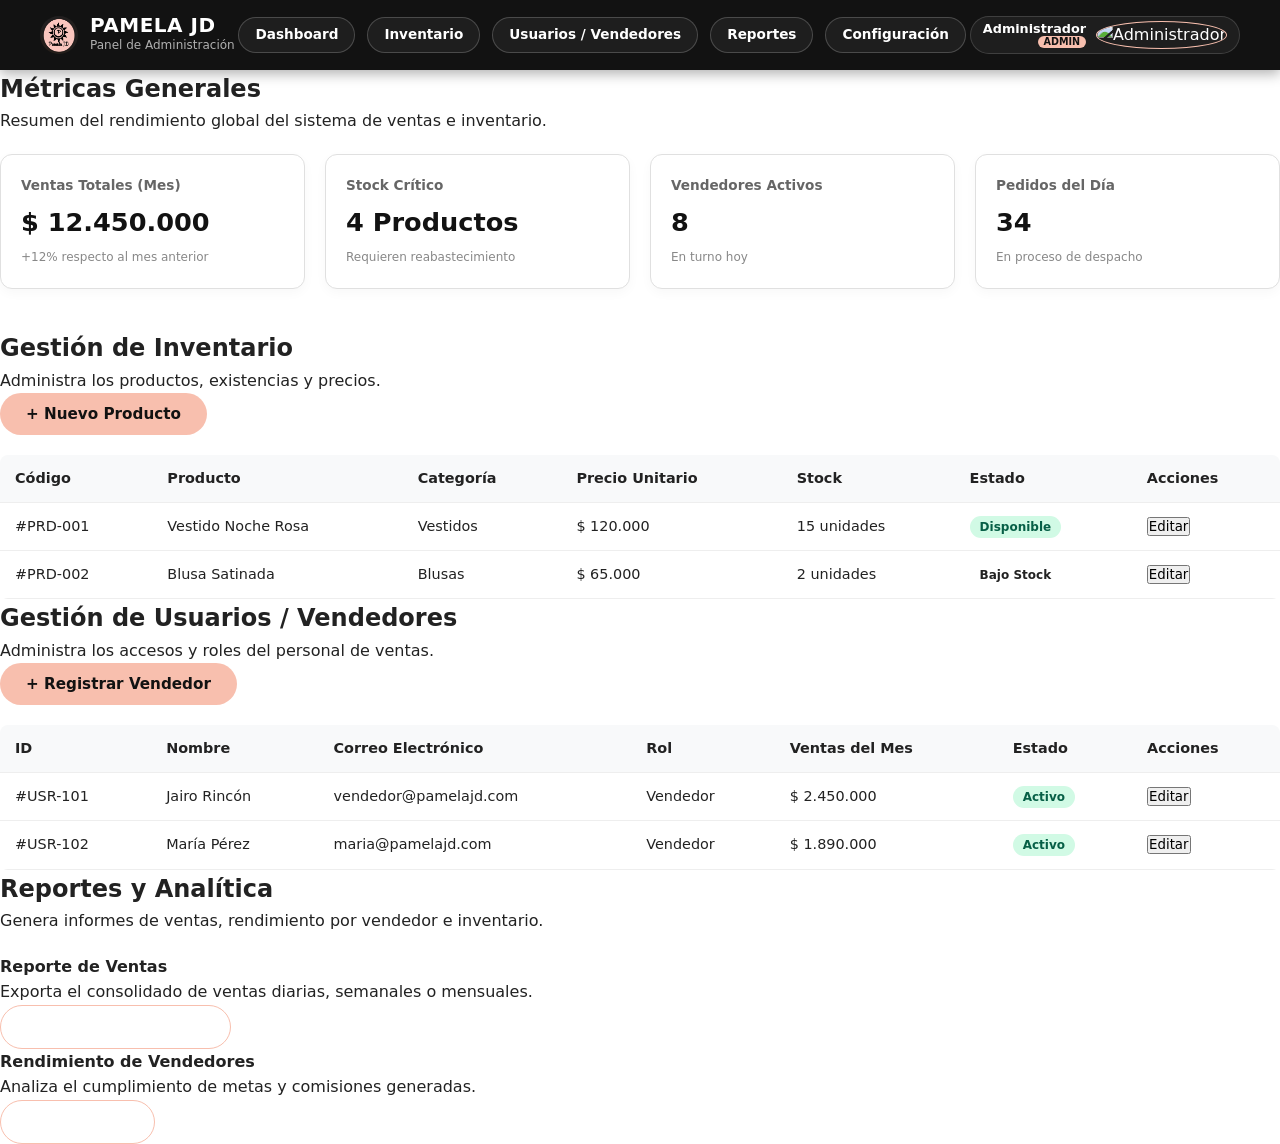
==== inicio/admin.html @ 67986df6 "Actualización" ====
<!DOCTYPE html>
<html lang="es">
<head>
    <meta charset="UTF-8">
    <meta name="viewport" content="width=device-width, initial-scale=1.0">
    <title>Panel de Administración - Pamela JD</title>
    <link rel="stylesheet" href="principal.css">
</head>
<body>

    <!-- HEADER / NAVEGACIÓN ADMINISTRADOR -->
    <header>
        <div class="logo-container">
            <img src="img/pamela.png" alt="Logo Pamela JD" class="logo-img">
            <div>
                <h1>PAMELA JD</h1>
                <p>Panel de Administración</p>
            </div>
        </div>

        <nav>
            <ul>
                <li><a href="#dashboard" class="nav-link">Dashboard</a></li>
                <li><a href="#inventario" class="nav-link">Inventario</a></li>
                <li><a href="#usuarios" class="nav-link">Usuarios / Vendedores</a></li>
                <li><a href="#reportes" class="nav-link">Reportes</a></li>
                <li><a href="#configuracion" class="nav-link">Configuración</a></li>
            </ul>
        </nav>

        <!-- ÁREA DE PERFIL CON MENÚ DESPLEGABLE -->
        <div class="user-menu-wrapper">
            <div class="user-profile" id="userMenuToggle">
                <div class="user-info">
                    <span class="user-name">Administrador</span>
                    <span class="user-badge badge-admin">Admin</span>
                </div>
                <div class="user-avatar">
                    <img src="avatar-admin.jpg" alt="Administrador">
                </div>
            </div>

            <!-- Menú Desplegable (Dropdown) -->
            <div class="dropdown-menu" id="userDropdown">
                <div class="dropdown-header">
                    <p class="user-full-name">Jairo Rincón</p>
                    <p class="user-email">admin@pamelajd.com</p>
                </div>
                <hr class="dropdown-divider">
                <a href="#perfil" class="dropdown-item">Mi Perfil</a>
                <a href="#configuracion" class="dropdown-item">Ajustes</a>
                <hr class="dropdown-divider">
                <a href="index.html" class="dropdown-item logout-item">
                    <svg width="16" height="16" viewBox="0 0 24 24" fill="none" stroke="currentColor" stroke-width="2">
                        <path d="M9 21H5a2 2 0 0 1-2-2V5a2 2 0 0 1 2-2h4"></path>
                        <polyline points="16 17 21 12 16 7"></polyline>
                        <line x1="21" y1="12" x2="9" y2="12"></line>
                    </svg>
                    Cerrar Sesión
                </a>
            </div>
        </div>
    </header>

    <!-- CONTENIDO PRINCIPAL -->
    <main class="admin-container">
        
        <!-- DASHBOARD / MÉTRICAS GLOBALES -->
        <section id="dashboard" class="admin-section">
            <div class="section-header">
                <h2>Métricas Generales</h2>
                <p>Resumen del rendimiento global del sistema de ventas e inventario.</p>
            </div>

            <div class="dashboard-metrics">
                <div class="metric-card">
                    <h4>Ventas Totales (Mes)</h4>
                    <p class="metric-value">$ 12.450.000</p>
                    <span class="metric-sub">+12% respecto al mes anterior</span>
                </div>
                <div class="metric-card">
                    <h4>Stock Crítico</h4>
                    <p class="metric-value">4 Productos</p>
                    <span class="metric-sub status-danger">Requieren reabastecimiento</span>
                </div>
                <div class="metric-card">
                    <h4>Vendedores Activos</h4>
                    <p class="metric-value">8</p>
                    <span class="metric-sub">En turno hoy</span>
                </div>
                <div class="metric-card">
                    <h4>Pedidos del Día</h4>
                    <p class="metric-value">34</p>
                    <span class="metric-sub">En proceso de despacho</span>
                </div>
            </div>
        </section>

        <!-- SECCIÓN: INVENTARIO -->
        <section id="inventario" class="admin-section">
            <div class="section-header flex-between">
                <div>
                    <h2>Gestión de Inventario</h2>
                    <p>Administra los productos, existencias y precios.</p>
                </div>
                <button class="btn btn-primary">+ Nuevo Producto</button>
            </div>
            
            <div class="table-responsive">
                <table class="data-table">
                    <thead>
                        <tr>
                            <th>Código</th>
                            <th>Producto</th>
                            <th>Categoría</th>
                            <th>Precio Unitario</th>
                            <th>Stock</th>
                            <th>Estado</th>
                            <th>Acciones</th>
                        </tr>
                    </thead>
                    <tbody>
                        <tr>
                            <td>#PRD-001</td>
                            <td>Vestido Noche Rosa</td>
                            <td>Vestidos</td>
                            <td>$ 120.000</td>
                            <td>15 unidades</td>
                            <td><span class="status-badge status-success">Disponible</span></td>
                            <td>
                                <button class="btn-action">Editar</button>
                            </td>
                        </tr>
                        <tr>
                            <td>#PRD-002</td>
                            <td>Blusa Satinada</td>
                            <td>Blusas</td>
                            <td>$ 65.000</td>
                            <td>2 unidades</td>
                            <td><span class="status-badge status-danger">Bajo Stock</span></td>
                            <td>
                                <button class="btn-action">Editar</button>
                            </td>
                        </tr>
                    </tbody>
                </table>
            </div>
        </section>

        <!-- SECCIÓN: USUARIOS / VENDEDORES -->
        <section id="usuarios" class="admin-section">
            <div class="section-header flex-between">
                <div>
                    <h2>Gestión de Usuarios / Vendedores</h2>
                    <p>Administra los accesos y roles del personal de ventas.</p>
                </div>
                <button class="btn btn-primary">+ Registrar Vendedor</button>
            </div>

            <div class="table-responsive">
                <table class="data-table">
                    <thead>
                        <tr>
                            <th>ID</th>
                            <th>Nombre</th>
                            <th>Correo Electrónico</th>
                            <th>Rol</th>
                            <th>Ventas del Mes</th>
                            <th>Estado</th>
                            <th>Acciones</th>
                        </tr>
                    </thead>
                    <tbody>
                        <tr>
                            <td>#USR-101</td>
                            <td>Jairo Rincón</td>
                            <td>vendedor@pamelajd.com</td>
                            <td>Vendedor</td>
                            <td>$ 2.450.000</td>
                            <td><span class="status-badge status-success">Activo</span></td>
                            <td>
                                <button class="btn-action">Editar</button>
                            </td>
                        </tr>
                        <tr>
                            <td>#USR-102</td>
                            <td>María Pérez</td>
                            <td>maria@pamelajd.com</td>
                            <td>Vendedor</td>
                            <td>$ 1.890.000</td>
                            <td><span class="status-badge status-success">Activo</span></td>
                            <td>
                                <button class="btn-action">Editar</button>
                            </td>
                        </tr>
                    </tbody>
                </table>
            </div>
        </section>

        <!-- SECCIÓN: REPORTES -->
        <section id="reportes" class="admin-section">
            <div class="section-header">
                <h2>Reportes y Analítica</h2>
                <p>Genera informes de ventas, rendimiento por vendedor e inventario.</p>
            </div>
            <div class="reports-grid">
                <div class="report-card">
                    <h4>Reporte de Ventas</h4>
                    <p>Exporta el consolidado de ventas diarias, semanales o mensuales.</p>
                    <button class="btn btn-secondary btn-sm">Descargar CSV / PDF</button>
                </div>
                <div class="report-card">
                    <h4>Rendimiento de Vendedores</h4>
                    <p>Analiza el cumplimiento de metas y comisiones generadas.</p>
                    <button class="btn btn-secondary btn-sm">Ver Informe</button>
                </div>
            </div>
        </section>

    </main>

    <!-- SCRIPT PARA INTERACCIONES Y NAVEGACIÓN -->
    <script>
        // Toggle Menú Desplegable de Usuario
        const userMenuToggle = document.getElementById('userMenuToggle');
        const userDropdown = document.getElementById('userDropdown');

        userMenuToggle.addEventListener('click', (e) => {
            e.stopPropagation();
            userDropdown.classList.toggle('show');
        });

        // Cerrar menú desplegable al hacer clic en cualquier otra parte
        document.addEventListener('click', () => {
            if (userDropdown.classList.contains('show')) {
                userDropdown.classList.remove('show');
            }
        });

        // Quitar foco visual de los enlaces del nav al hacer clic
        document.querySelectorAll('header nav a').forEach(link => {
            link.addEventListener('click', function() {
                this.blur();
            });
        });

        // Limpieza de datos al Cerrar Sesión
        const logoutBtn = document.querySelector('.logout-item');
        if (logoutBtn) {
            logoutBtn.addEventListener('click', function() {
                localStorage.clear();
                sessionStorage.clear();
            });
        }
    </script>
</body>
</html>
---- inicio/principal.css ----
/* ============================================================================
   HOJA DE ESTILOS GENERAL - PAMELA JD (COMPLETA Y UNIFICADA)
   ============================================================================ */

/* --- VARIABLES GLOBALES --- */
:root {
    --pink-accent: #f8bfae;
    --pink-hover: #f5a893;
    --dark-bg: #121212;
    --dark-card: #1a1a1a;
    --text-light: #ffffff;
    --text-muted: #b0b0b0;
    --bg-body: #ffffff;
    --bg-gray: #f8f9fa;
    --border-dark: #2a2a2a;
    --radius-pill: 50px;
    --radius-card: 16px;
    --transition: all 0.3s ease;
}

/* --- RESET & ESTRUCTURA BASE --- */
* {
    margin: 0;
    padding: 0;
    box-sizing: border-box;
    font-family: 'Segoe UI', system-ui, -apple-system, BlinkMacSystemFont, Roboto, sans-serif;
}

html, body {
    width: 100%;
    min-height: 100vh;
    scroll-behavior: smooth;
}

body {
    background-color: var(--bg-body);
    color: #222222;
    line-height: 1.6;
    display: flex;
    flex-direction: column;
}

main {
    flex: 1 0 auto;
    width: 100%;
}

/* --- HEADER & NAVEGACIÓN PRINCIPAL (TAMAÑO UNIFICADO) --- */
header {
    background-color: var(--dark-bg);
    color: var(--text-light);
    display: flex;
    justify-content: space-between;
    align-items: center;
    padding: 0 40px;
    height: 70px; /* Control de altura uniforme para todas las vistas */
    position: sticky;
    top: 0;
    z-index: 1000;
    box-shadow: 0 4px 12px rgba(0, 0, 0, 0.3);
}

.logo-container {
    display: flex;
    align-items: center;
    gap: 12px;
}

.logo-img {
    width: 38px;
    height: 38px;
    border-radius: 50%;
    object-fit: cover;
}

.logo-container h1 {
    font-size: 1.25rem;
    font-weight: 700;
    line-height: 1.1;
    letter-spacing: 0.5px;
}

.logo-container p {
    font-size: 0.75rem;
    color: var(--text-muted);
}

header nav ul {
    display: flex;
    list-style: none;
    gap: 12px;
    align-items: center;
}

/* Estilo base de los botones del menú */
header nav a {
    color: var(--text-light);
    text-decoration: none;
    font-size: 0.85rem;
    font-weight: 600;
    padding: 6px 16px;
    border-radius: var(--radius-pill);
    border: 1px solid rgba(255, 255, 255, 0.2);
    background-color: rgba(255, 255, 255, 0.05);
    transition: var(--transition);
    display: inline-block;
    outline: none;
    -webkit-tap-highlight-color: transparent;
}

/* Cambio de color SOLO en Hover o cuando la clase .active está presente en HTML */
header nav a:hover, 
header nav a.active {
    color: var(--pink-accent);
    border-color: var(--pink-accent);
    background-color: rgba(248, 191, 174, 0.1);
    transform: translateY(-1px);
}

/* Evita que el estado de foco retenido por el navegador mantenga el color rosado */
header nav a:focus:not(:hover):not(.active) {
    color: var(--text-light);
    border-color: rgba(255, 255, 255, 0.2);
    background-color: rgba(255, 255, 255, 0.05);
    transform: none;
}

/* --- ÁREA DE USUARIO Y MENÚ DESPLEGABLE (ADAPTADO AL HEADER) --- */
.user-menu-wrapper {
    position: relative;
    display: flex;
    align-items: center;
}

.user-profile {
    display: flex;
    align-items: center;
    gap: 10px;
    background-color: rgba(255, 255, 255, 0.05);
    padding: 4px 12px;
    border-radius: var(--radius-pill);
    border: 1px solid rgba(255, 255, 255, 0.15);
    cursor: pointer;
    transition: var(--transition);
    height: 38px;
}

.user-profile:hover {
    border-color: var(--pink-accent);
    background-color: rgba(248, 191, 174, 0.08);
}

.user-info {
    display: flex;
    flex-direction: column;
    align-items: flex-end;
    line-height: 1.1;
}

.user-name {
    font-size: 0.8rem;
    font-weight: 600;
    color: var(--text-light);
}

.user-badge {
    font-size: 0.6rem;
    padding: 1px 6px;
    border-radius: 8px;
    font-weight: 700;
    text-transform: uppercase;
}

.badge-seller {
    background-color: #3b82f6;
    color: #ffffff;
}

.badge-admin {
    background-color: var(--pink-accent);
    color: var(--dark-bg);
}

.user-avatar img {
    width: 28px;
    height: 28px;
    border-radius: 50%;
    object-fit: cover;
    border: 1.5px solid var(--pink-accent);
}

.dropdown-menu {
    position: absolute;
    top: calc(100% + 8px);
    right: 0;
    width: 200px;
    background-color: var(--dark-card);
    border: 1px solid var(--border-dark);
    border-radius: 12px;
    box-shadow: 0 8px 24px rgba(0, 0, 0, 0.4);
    padding: 12px;
    display: none;
    z-index: 1100;
}

.dropdown-menu.show {
    display: block;
    animation: fadeIn 0.2s ease-in-out;
}

.dropdown-header {
    padding-bottom: 8px;
}

.user-full-name {
    color: #ffffff;
    font-weight: 600;
    font-size: 0.85rem;
}

.user-email {
    color: var(--text-muted);
    font-size: 0.75rem;
}

.dropdown-divider {
    border: none;
    border-top: 1px solid var(--border-dark);
    margin: 8px 0;
}

.dropdown-item {
    display: flex;
    align-items: center;
    gap: 8px;
    padding: 8px 10px;
    color: var(--text-light);
    text-decoration: none;
    font-size: 0.85rem;
    border-radius: 6px;
    transition: var(--transition);
}

.dropdown-item:hover {
    background-color: rgba(255, 255, 255, 0.08);
    color: var(--pink-accent);
}

.dropdown-item.logout-item {
    color: #ff6b6b;
}

.dropdown-item.logout-item:hover {
    background-color: rgba(255, 107, 107, 0.15);
    color: #ff6b6b;
}

/* --- PANEL DE VENDEDOR & MÉTRICAS --- */
.vendedor-container {
    max-width: 1100px;
    margin: 30px auto;
    padding: 0 20px;
}

.dashboard-metrics {
    display: grid;
    grid-template-columns: repeat(auto-fit, minmax(220px, 1fr));
    gap: 20px;
    margin-bottom: 40px;
}

.metric-card {
    background: #ffffff;
    border: 1px solid #e0e0e0;
    border-radius: 12px;
    padding: 20px;
    box-shadow: 0 4px 12px rgba(0, 0, 0, 0.03);
}

.metric-card h4 {
    font-size: 0.85rem;
    color: #666666;
    margin-bottom: 5px;
}

.metric-value {
    font-size: 1.6rem;
    font-weight: 700;
    color: var(--dark-bg);
}

.metric-sub {
    font-size: 0.75rem;
    color: #888888;
}

.seller-section {
    margin-bottom: 50px;
}

.section-header {
    margin-bottom: 20px;
}

/* --- PUNTO DE VENTA (POS) --- */
.pos-grid {
    display: grid;
    grid-template-columns: 1fr 340px;
    gap: 25px;
}

.pos-catalog, .pos-cart {
    background: #ffffff;
    border: 1px solid #e0e0e0;
    border-radius: var(--radius-card);
    padding: 20px;
}

.product-selector-grid {
    display: grid;
    grid-template-columns: repeat(auto-fill, minmax(160px, 1fr));
    gap: 15px;
    margin-top: 15px;
}

.product-item {
    border: 1px solid #eeeeee;
    border-radius: 8px;
    padding: 10px;
    text-align: center;
}

.product-item img {
    width: 100%;
    height: 120px;
    object-fit: cover;
    border-radius: 6px;
    margin-bottom: 8px;
}

.product-item h5 {
    font-size: 0.85rem;
    margin-bottom: 4px;
}

.product-item .price {
    color: var(--dark-bg);
    font-weight: 700;
    font-size: 0.9rem;
    margin-bottom: 8px;
}

.btn-sm {
    padding: 6px 12px;
    font-size: 0.8rem;
}

.form-input {
    width: 100%;
    padding: 8px 12px;
    border-radius: 8px;
    border: 1px solid #cccccc;
    margin-top: 5px;
    margin-bottom: 15px;
}

.cart-items {
    border-top: 1px solid #eeeeee;
    border-bottom: 1px solid #eeeeee;
    padding: 10px 0;
    margin-bottom: 15px;
}

.cart-row {
    display: flex;
    justify-content: space-between;
    font-size: 0.85rem;
    margin-bottom: 8px;
}

.cart-total {
    display: flex;
    justify-content: space-between;
    font-size: 1.1rem;
    font-weight: 700;
    margin-bottom: 20px;
}

.btn-block {
    width: 100%;
    justify-content: center;
}

/* --- TABLAS DE DATOS --- */
.data-table {
    width: 100%;
    border-collapse: collapse;
    background: #ffffff;
    border-radius: 8px;
    overflow: hidden;
}

.data-table th, .data-table td {
    padding: 12px 15px;
    text-align: left;
    border-bottom: 1px solid #eeeeee;
    font-size: 0.9rem;
}

.data-table th {
    background-color: var(--bg-gray);
    font-weight: 600;
}

.status-badge {
    padding: 4px 10px;
    border-radius: 12px;
    font-size: 0.75rem;
    font-weight: 600;
}

.status-success {
    background-color: #d1fae5;
    color: #065f46;
}

.status-warning {
    background-color: #fef3c7;
    color: #92400e;
}

/* --- SECCIÓN HERO --- */
.hero-section {
    display: flex;
    justify-content: center;
    padding: 50px 20px;
    background-color: #f2f2f2;
}

.hero-card {
    background-color: var(--dark-card);
    color: var(--text-light);
    border-radius: var(--radius-card);
    padding: 50px 40px;
    max-width: 950px;
    width: 100%;
    text-align: center;
    box-shadow: 0 10px 30px rgba(0, 0, 0, 0.25);
}

.hero-card h2 {
    font-size: 2.2rem;
    margin-bottom: 20px;
    font-weight: 700;
}

.title-underline {
    position: relative;
    display: inline-block;
}

.title-underline::after {
    content: '';
    position: absolute;
    bottom: -4px;
    left: 0;
    width: 100%;
    height: 3px;
    background-color: var(--pink-accent);
    border-radius: 2px;
}

.hero-card p {
    color: var(--text-muted);
    font-size: 1.05rem;
    max-width: 750px;
    margin: 0 auto 30px;
}

.hero-actions {
    display: flex;
    justify-content: center;
    gap: 15px;
    flex-wrap: wrap;
}

/* BOTONES GENERALES */
.btn {
    display: inline-flex;
    align-items: center;
    gap: 8px;
    padding: 12px 26px;
    border-radius: var(--radius-pill);
    font-size: 0.95rem;
    font-weight: 600;
    text-decoration: none;
    transition: var(--transition);
    cursor: pointer;
    border: none;
}

.btn-catalog {
    background-color: var(--pink-accent);
    color: var(--dark-bg);
    box-shadow: 0 0 18px rgba(248, 191, 174, 0.4);
}

.btn-catalog:hover {
    background-color: #ffffff;
    transform: translateY(-2px);
    box-shadow: 0 6px 20px rgba(255, 255, 255, 0.4);
}

.btn-primary {
    background-color: var(--pink-accent);
    color: var(--dark-bg);
}

.btn-primary:hover {
    background-color: var(--pink-hover);
}

.btn-secondary {
    background-color: transparent;
    color: var(--text-light);
    border: 1px solid var(--pink-accent);
}

.btn-secondary:hover {
    background-color: rgba(248, 191, 174, 0.1);
}

/* --- SECCIONES DE CONTENIDO --- */
.content-section {
    max-width: 1100px;
    margin: 0 auto;
    padding: 70px 20px;
}

.content-section h2 {
    font-size: 2rem;
    text-align: center;
    margin-bottom: 10px;
}

.section-desc {
    text-align: center;
    color: #666666;
    margin-bottom: 40px;
}

/* MULTIMEDIA */
figure {
    text-align: center;
}

video {
    width: 100%;
    max-width: 800px;
    border-radius: 12px;
    box-shadow: 0 6px 20px rgba(0, 0, 0, 0.15);
}

figcaption {
    margin-top: 10px;
    font-size: 0.85rem;
    color: #777777;
}

/* MÓDULOS EN TARJETAS */
.modules-grid {
    display: grid;
    grid-template-columns: repeat(auto-fit, minmax(230px, 1fr));
    gap: 25px;
}

.module-card {
    background: #ffffff;
    padding: 30px 20px;
    border-radius: 14px;
    border: 1px solid #e0e0e0;
    box-shadow: 0 4px 15px rgba(0, 0, 0, 0.05);
    transition: var(--transition);
}

.module-card:hover {
    transform: translateY(-5px);
    border-color: var(--pink-accent);
    box-shadow: 0 8px 25px rgba(0, 0, 0, 0.1);
}

.module-icon {
    width: 50px;
    height: 50px;
    background-color: rgba(248, 191, 174, 0.2);
    color: var(--dark-bg);
    border-radius: 50%;
    display: flex;
    align-items: center;
    justify-content: center;
    margin-bottom: 15px;
}

.module-card h3 {
    font-size: 1.15rem;
    margin-bottom: 10px;
}

.module-card p {
    font-size: 0.9rem;
    color: #555555;
}

/* ASIDE EMPRESA */
.bg-alt {
    background-color: var(--bg-gray);
    width: 100%;
    max-width: 100%;
}

.aside-container {
    max-width: 900px;
    margin: 0 auto;
    text-align: center;
}

/* --- FOOTER --- */
footer {
    flex-shrink: 0;
    background-color: var(--dark-bg);
    color: var(--text-light);
    padding: 60px 20px 40px;
    border-top: 3px solid var(--pink-accent);
    width: 100%;
    display: block;
    position: relative;
    clear: both;
}

.footer-container {
    max-width: 1100px;
    margin: 0 auto;
    width: 100%;
}

.footer-grid {
    display: grid;
    grid-template-columns: repeat(3, minmax(0, 1fr));
    gap: 40px;
    align-items: start;
}

.footer-col {
    display: flex;
    flex-direction: column;
    gap: 12px;
}

.footer-col h3 {
    font-size: 1.15rem;
    color: var(--pink-accent);
    margin: 0 0 8px 0;
    font-weight: 700;
}

.footer-desc {
    font-size: 0.9rem;
    color: var(--text-muted);
    line-height: 1.5;
    margin: 0;
}

.copyright {
    font-size: 0.8rem;
    color: #777777;
    margin-top: 10px;
}

.footer-col ul {
    list-style: none !important;
    padding: 0 !important;
    margin: 0 !important;
    display: flex !important;
    flex-direction: column !important;
    gap: 10px !important;
    align-items: flex-start !important;
}

.footer-col ul li {
    margin: 0 !important;
    padding: 0 !important;
    display: block !important;
    float: none !important;
    width: 100%;
}

.footer-col ul li a {
    color: var(--text-muted);
    text-decoration: none;
    font-size: 0.9rem;
    display: inline-block;
    transition: all 0.25s ease;
}

.footer-col ul li a:hover {
    color: var(--pink-accent);
    transform: translateX(4px);
}

.newsletter-form label {
    display: block;
    font-size: 0.88rem;
    color: var(--text-muted);
    margin-bottom: 12px;
    line-height: 1.4;
}

.input-group {
    display: flex;
    gap: 8px;
    width: 100%;
}

.input-group input[type="email"] {
    flex: 1;
    min-width: 0;
    padding: 10px 16px;
    border-radius: var(--radius-pill);
    border: 1px solid var(--border-dark);
    background-color: var(--dark-card);
    color: #ffffff;
    font-size: 0.85rem;
    outline: none;
    transition: var(--transition);
}

.input-group input[type="email"]:focus {
    border-color: var(--pink-accent);
}

.input-group button {
    background-color: var(--pink-accent);
    color: var(--dark-bg);
    border: none;
    padding: 10px 20px;
    border-radius: var(--radius-pill);
    font-weight: 700;
    font-size: 0.85rem;
    cursor: pointer;
    white-space: nowrap;
    transition: var(--transition);
}

.input-group button:hover {
    background-color: #ffffff;
}

/* --- ANIMACIONES --- */
@keyframes fadeIn {
    from { opacity: 0; transform: translateY(-5px); }
    to { opacity: 1; transform: translateY(0); }
}

/* --- ADAPTABILIDAD RESPONSIVE --- */
@media (max-width: 900px) {
    header {
        height: auto;
        padding: 15px 20px;
    }

    .footer-grid {
        grid-template-columns: repeat(2, 1fr);
        gap: 30px;
    }
    
    .newsletter-col {
        grid-column: span 2;
    }

    .pos-grid {
        grid-template-columns: 1fr;
    }
}

@media (max-width: 600px) {
    header {
        flex-direction: column;
        gap: 15px;
    }

    header nav ul {
        flex-wrap: wrap;
        justify-content: center;
    }

    footer {
        padding: 40px 15px 30px;
    }

    .footer-grid {
        grid-template-columns: 1fr;
        gap: 35px;
        text-align: center;
    }

    .footer-col ul {
        align-items: center !important;
    }

    .newsletter-col {
        grid-column: span 1;
    }

    .input-group {
        flex-direction: column;
    }

    .input-group button {
        width: 100%;
    }
}
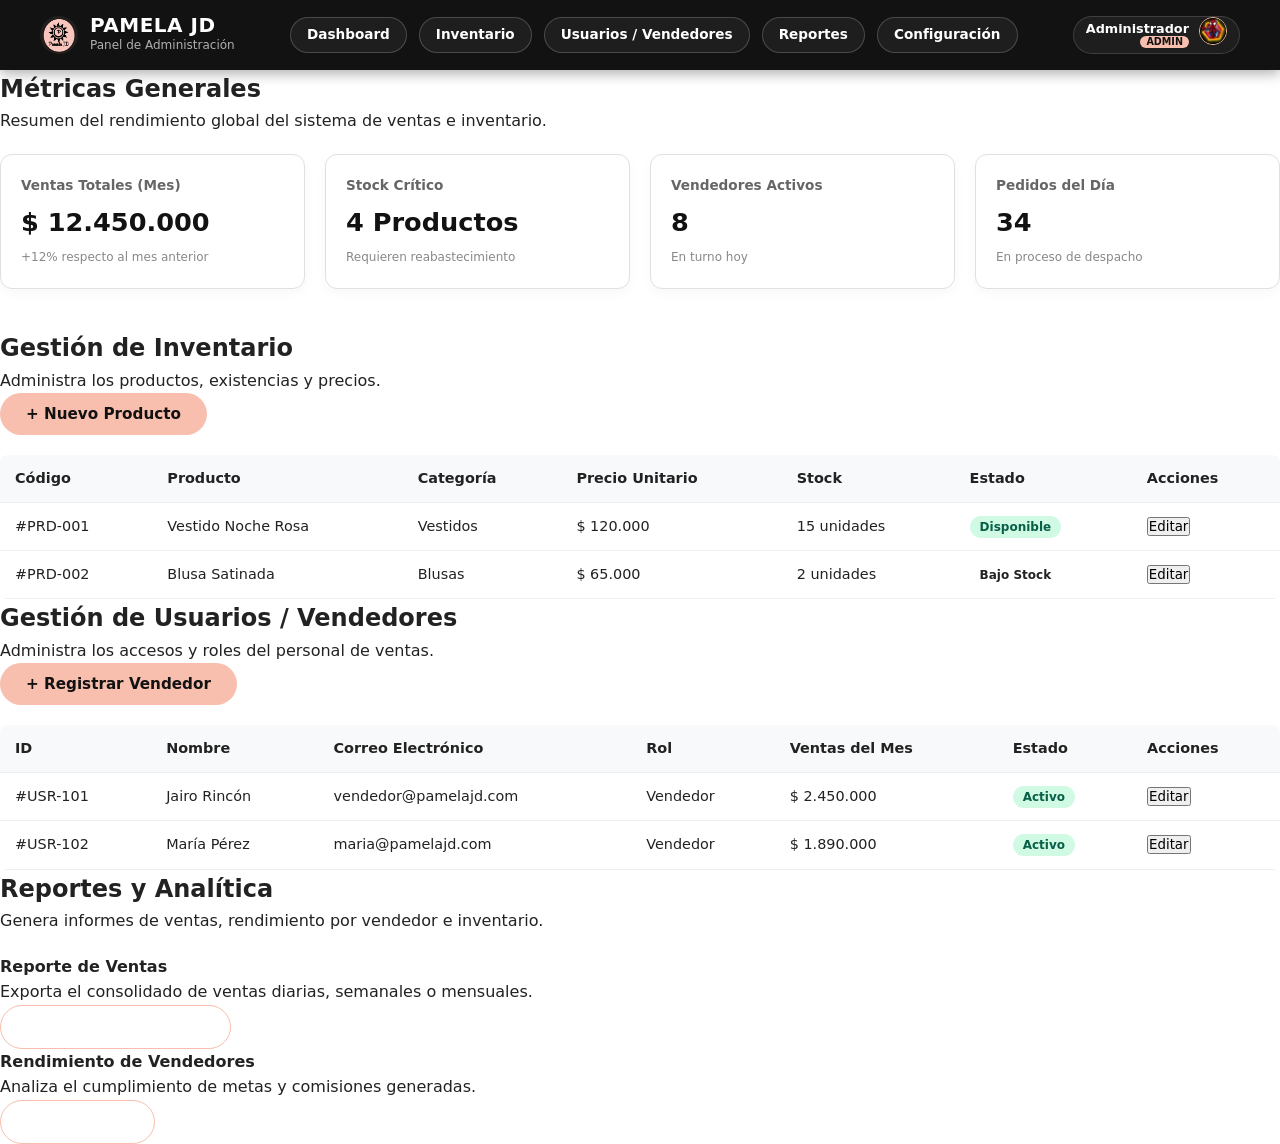
==== commit 9f44bac9: "actualización admin" ====
--- a/inicio/admin.html
+++ b/inicio/admin.html
@@ -36,7 +36,7 @@
                     <span class="user-badge badge-admin">Admin</span>
                 </div>
                 <div class="user-avatar">
-                    <img src="avatar-admin.jpg" alt="Administrador">
+                    <img src="img/avatar.png" alt="Administrador">
                 </div>
             </div>
 
